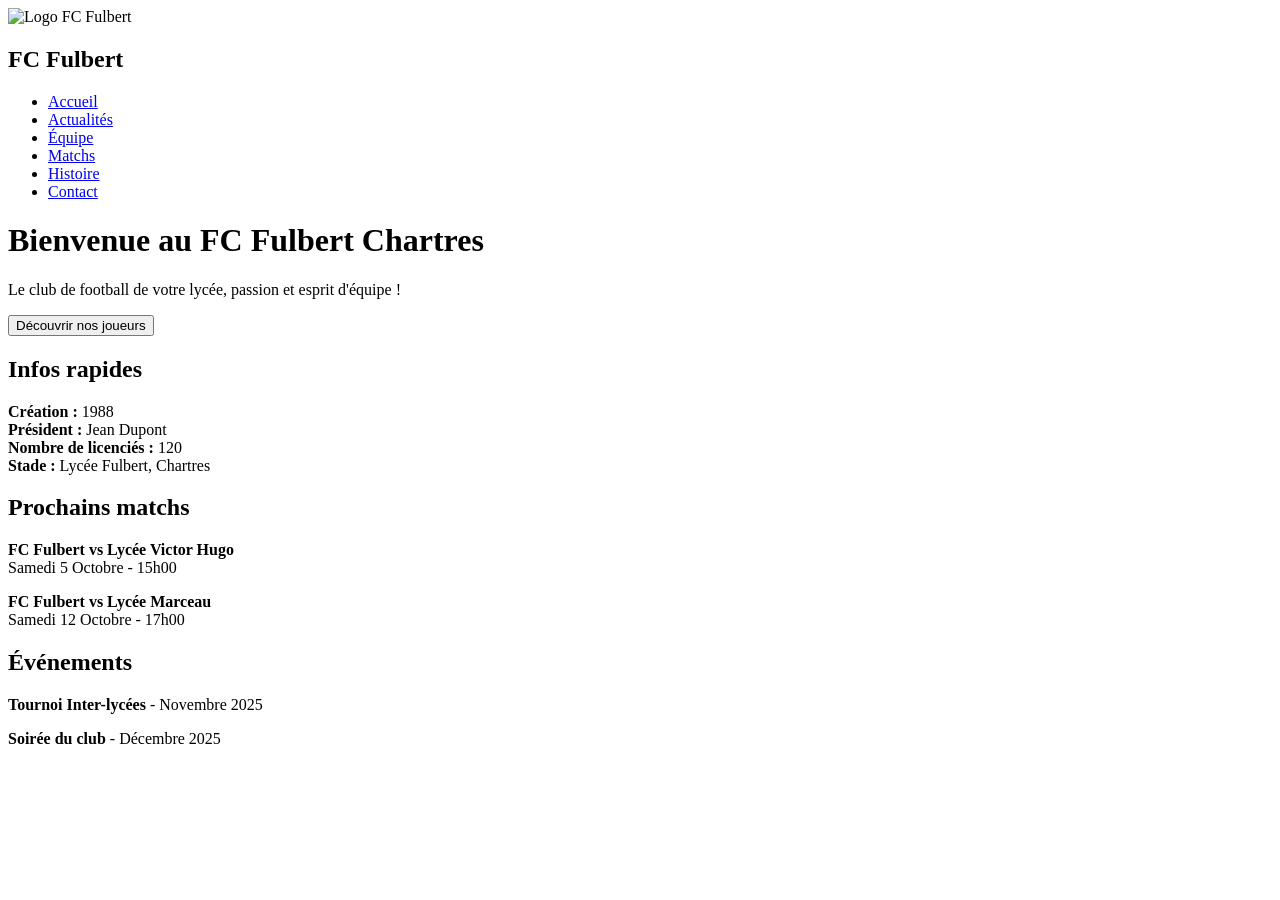
==== index.html @ 342e1ef2 "Update index.html" ====
<!DOCTYPE html>
<html lang="fr">
<head>
  <meta charset="UTF-8">
  <meta name="viewport" content="width=device-width, initial-scale=1.0">
  <title>FC Fulbert - Accueil</title>
  <link rel="stylesheet" href="style.css">
</head>
<body>

  <!-- Navigation -->
  <nav>
    <div class="logo">
      <img src="logo.png" alt="Logo FC Fulbert">
      <h1>FC Fulbert</h1>
    </div>
    <ul>
      <li><a href="#">Accueil</a></li>
      <li><a href="#">Actualités</a></li>
      <li><a href="#">Équipe</a></li>
      <li><a href="#">Matchs</a></li>
      <li><a href="#">Histoire</a></li>
      <li><a href="#">Contact</a></li>
    </ul>
  </nav>

  <!-- Bannière -->
  <div class="banner">
    <h1>Bienvenue au FC Fulbert Chartres</h1>
    <p>Le club de football de votre lycée, passion et esprit d'équipe !</p>
    <button>Découvrir nos joueurs</button>
  </div>

  <!-- Infos rapides -->
  <section>
    <h2>Infos rapides</h2>
    <div class="info-grid">
      <div class="card"><strong>Création :</strong> 1988</div>
      <div class="card"><strong>Président :</strong> Jean Dupont</div>
      <div class="card"><strong>Nombre de licenciés :</strong> 120</div>
      <div class="card"><strong>Stade :</strong> Lycée Fulbert, Chartres</div>
    </div>
  </section>

  <!-- Prochains matchs -->
  <section>
    <h2>Prochains matchs</h2>
    <div class="card">
      <p><strong>FC Fulbert vs Lycée Victor Hugo</strong> <br> Samedi 5 Octobre - 15h00</p>
    </div>
    <div class="card">
      <p><strong>FC Fulbert vs Lycée Marceau</strong> <br> Samedi 12 Octobre - 17h00</p>
    </div>
  </section>

  <!-- Événements -->
  <section>
    <h2>Événements</h2>
    <div class="card">
      <p><strong>Tournoi Inter-lycées</strong> - Novembre 2025</p>
    </div>
    <div class="card">
      <p><strong>Soirée du club</strong> - Décembre 2025</p>
    </div>
  </section>

</body>
</html>
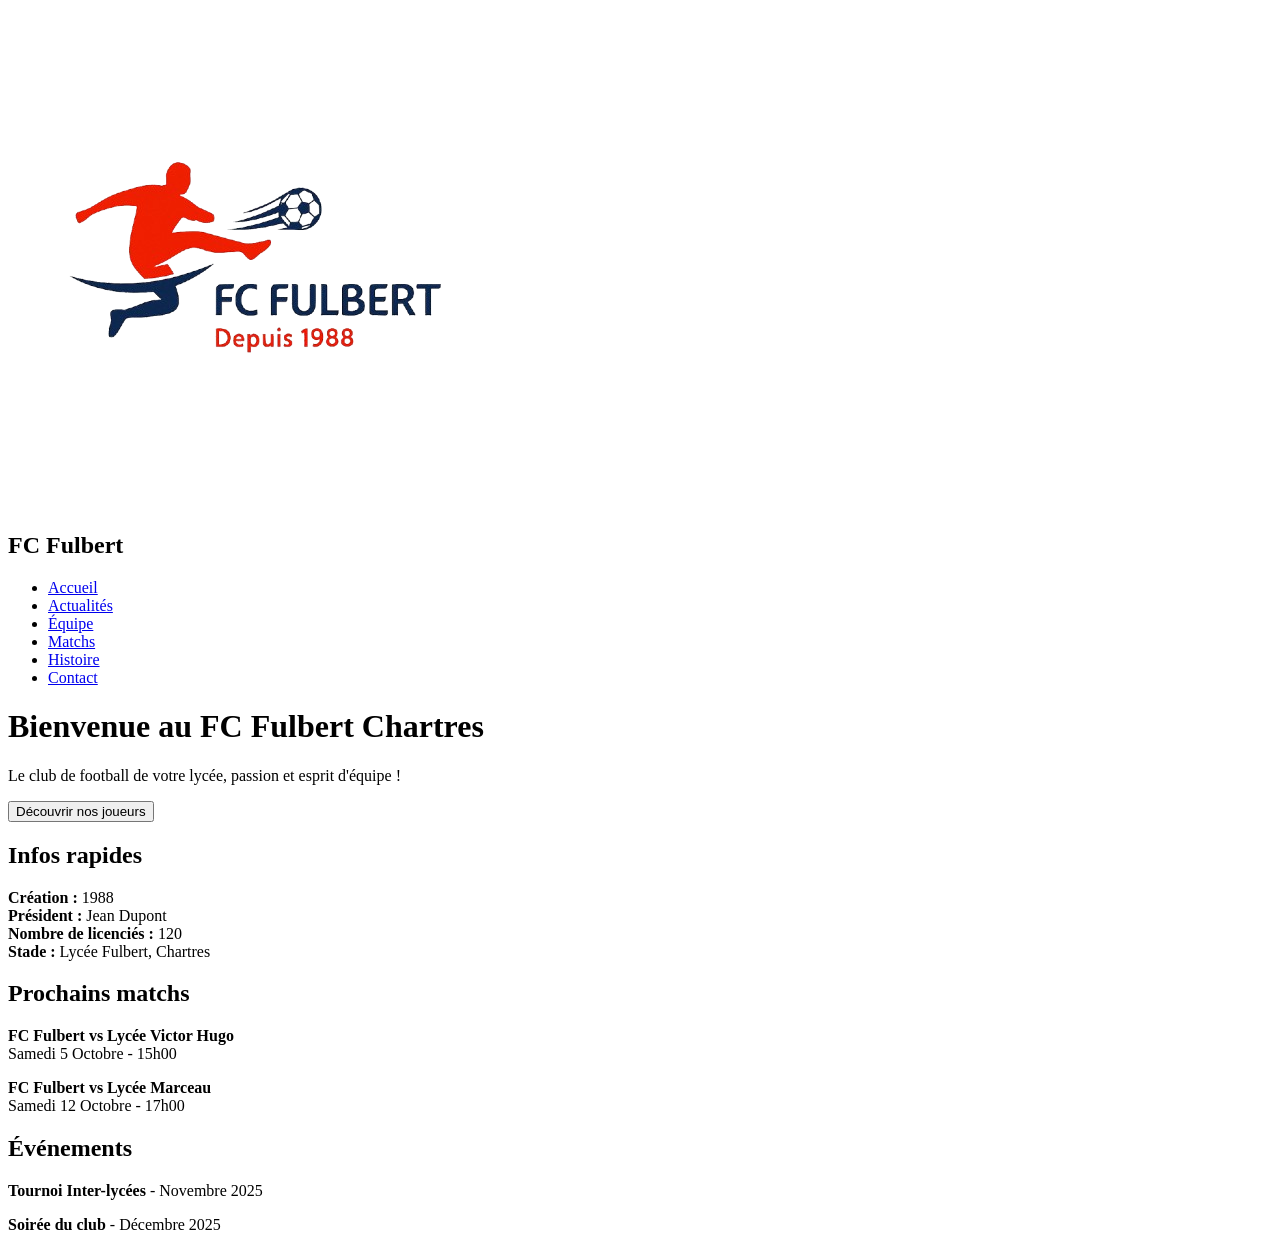
==== commit c6090646: "Update index.html" ====
--- a/index.html
+++ b/index.html
@@ -4,14 +4,14 @@
   <meta charset="UTF-8">
   <meta name="viewport" content="width=device-width, initial-scale=1.0">
   <title>FC Fulbert - Accueil</title>
-  <link rel="stylesheet" href="style.css">
+  <link rel="stylesheet" href="./pages/assets/image/logo.png">
 </head>
 <body>
 
   <!-- Navigation -->
   <nav>
     <div class="logo">
-      <img src="logo.png" alt="Logo FC Fulbert">
+      <img src="./pages/assets/image/logo.png" alt="Logo FC Fulbert">
       <h1>FC Fulbert</h1>
     </div>
     <ul>
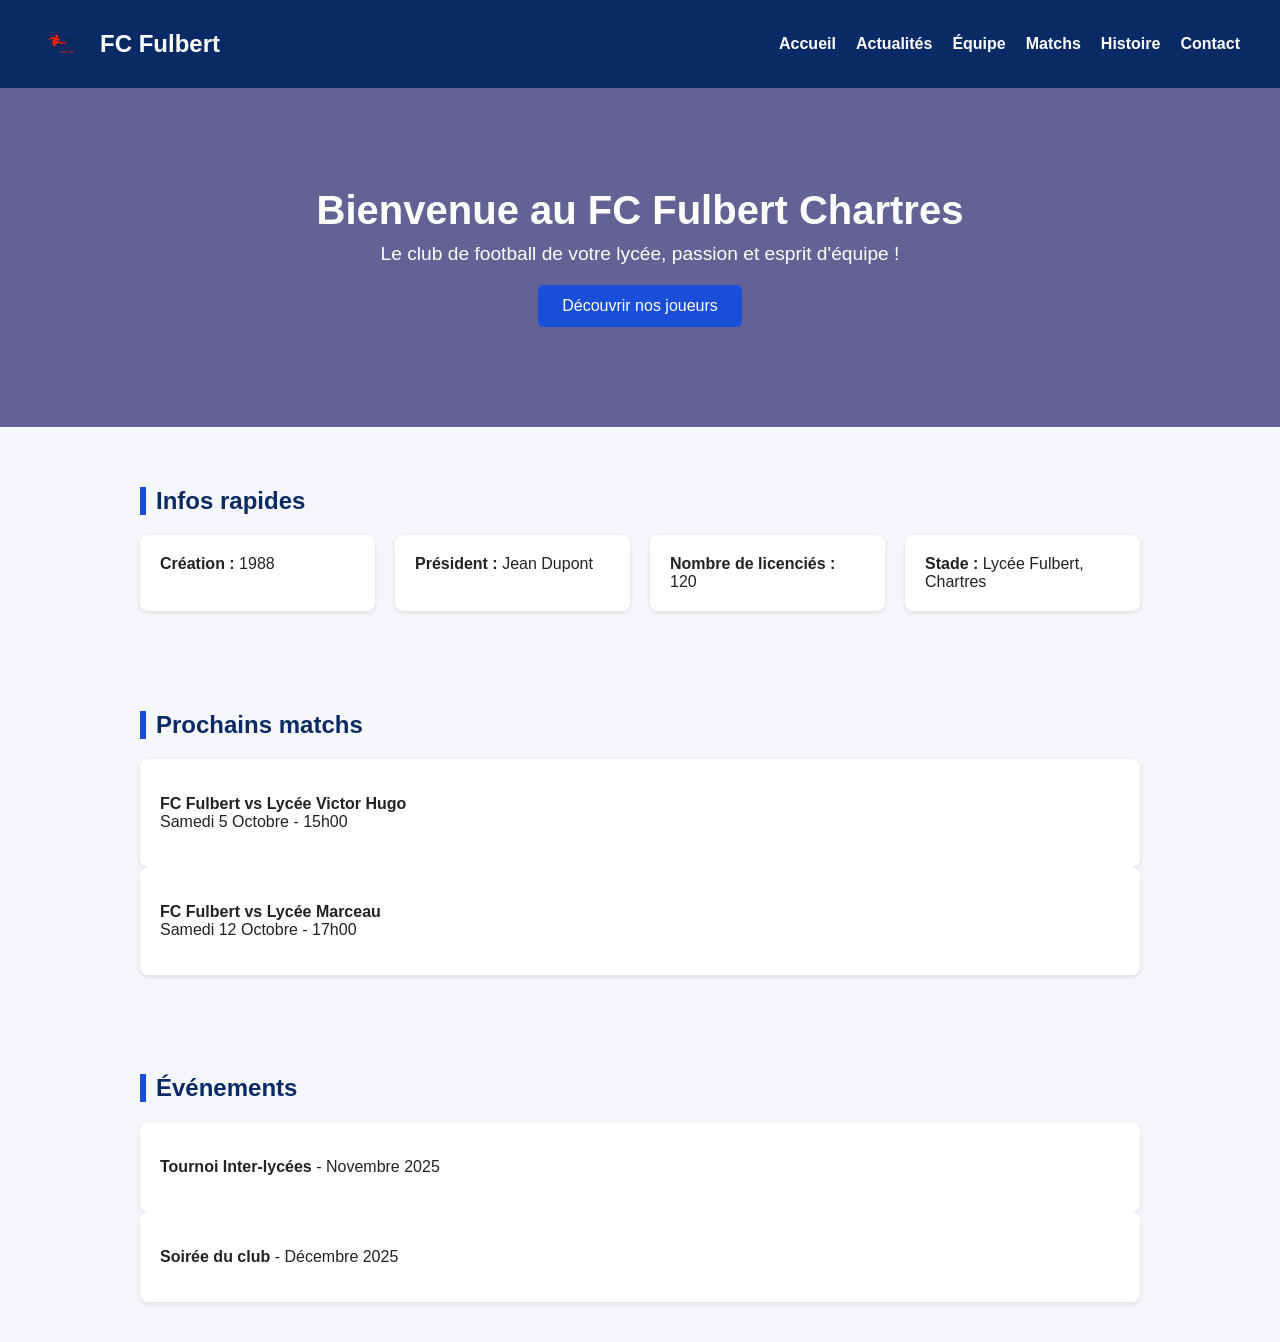
==== commit 63326557: "Update index.html" ====
--- a/index.html
+++ b/index.html
@@ -4,7 +4,7 @@
   <meta charset="UTF-8">
   <meta name="viewport" content="width=device-width, initial-scale=1.0">
   <title>FC Fulbert - Accueil</title>
-  <link rel="stylesheet" href="./pages/assets/image/logo.png">
+  <link rel="stylesheet" href="./pages/assets/css/style.css">
 </head>
 <body>
 
--- a/pages/assets/css/style.css
+++ b/pages/assets/css/style.css
@@ -0,0 +1,104 @@
+body {
+  margin: 0;
+  font-family: Arial, sans-serif;
+  background-color: #f5f7fa;
+  color: #222;
+}
+
+/* Navigation */
+nav {
+  display: flex;
+  justify-content: space-between;
+  align-items: center;
+  background: #0a2a66;
+  padding: 10px 40px;
+  color: white;
+}
+
+nav .logo {
+  display: flex;
+  align-items: center;
+  gap: 10px;
+}
+
+nav img {
+  height: 50px;
+}
+
+nav ul {
+  list-style: none;
+  display: flex;
+  gap: 20px;
+  margin: 0;
+}
+
+nav ul li a {
+  color: white;
+  text-decoration: none;
+  font-weight: bold;
+}
+
+nav ul li a:hover {
+  text-decoration: underline;
+}
+
+/* Bannière */
+.banner {
+  background: linear-gradient(rgba(0,0,80,0.6), rgba(0,0,80,0.6)), url('https://picsum.photos/1200/400?random=1');
+  background-size: cover;
+  background-position: center;
+  text-align: center;
+  color: white;
+  padding: 100px 20px;
+}
+
+.banner h1 {
+  font-size: 2.5em;
+  margin: 0;
+}
+
+.banner p {
+  margin: 10px 0 20px;
+  font-size: 1.2em;
+}
+
+.banner button {
+  background: #1a4ed8;
+  color: white;
+  border: none;
+  padding: 12px 24px;
+  font-size: 1em;
+  border-radius: 5px;
+  cursor: pointer;
+}
+
+.banner button:hover {
+  background: #163bb3;
+}
+
+/* Sections */
+section {
+  padding: 40px 20px;
+  max-width: 1000px;
+  margin: auto;
+}
+
+section h2 {
+  color: #0a2a66;
+  border-left: 6px solid #1a4ed8;
+  padding-left: 10px;
+}
+
+.info-grid {
+  display: grid;
+  grid-template-columns: repeat(auto-fit, minmax(200px, 1fr));
+  gap: 20px;
+  margin-top: 20px;
+}
+
+.card {
+  background: white;
+  padding: 20px;
+  border-radius: 8px;
+  box-shadow: 0 2px 5px rgba(0,0,0,0.1);
+}
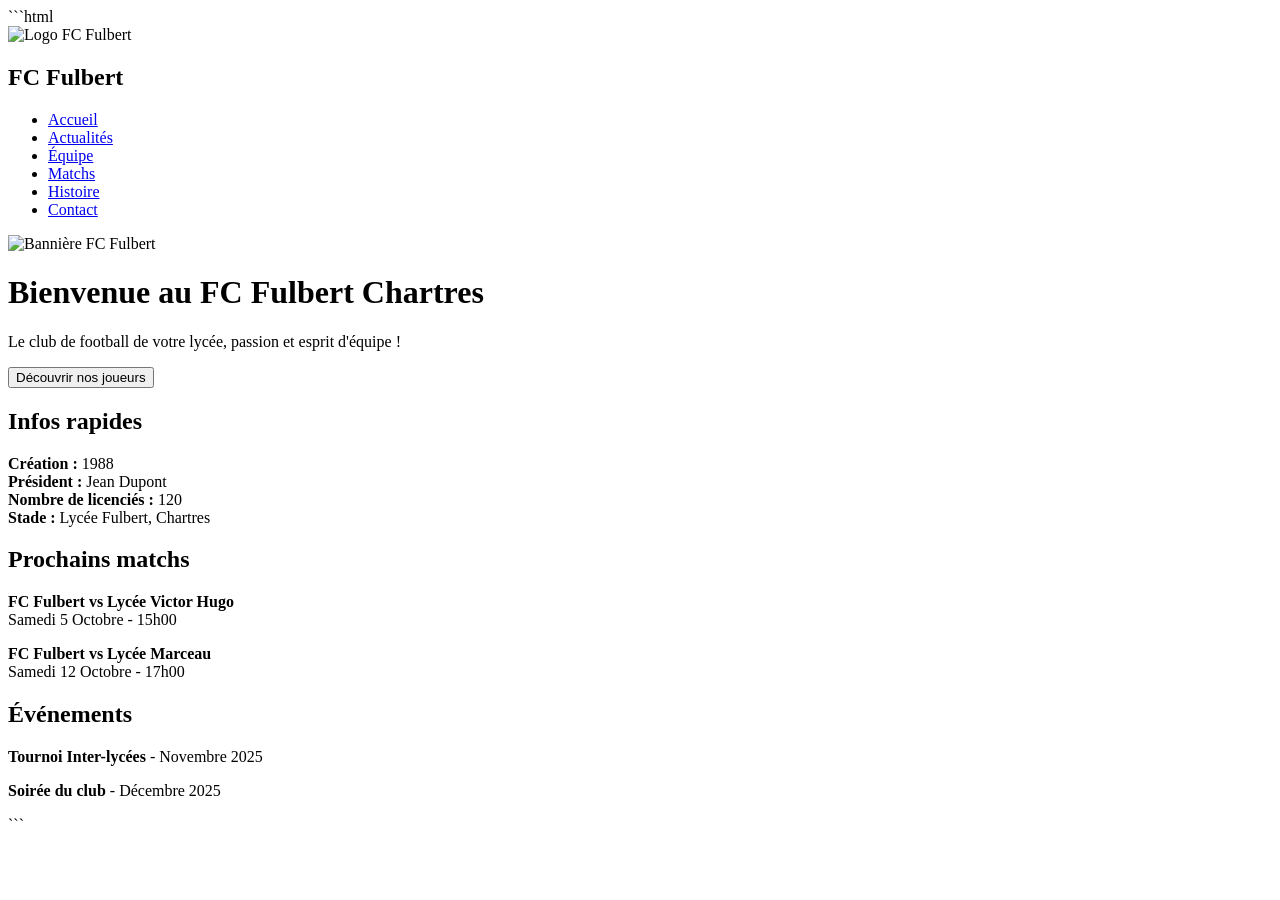
==== commit 34e73721: "Update index.html" ====
--- a/index.html
+++ b/index.html
@@ -1,17 +1,18 @@
+```html
 <!DOCTYPE html>
 <html lang="fr">
 <head>
   <meta charset="UTF-8">
   <meta name="viewport" content="width=device-width, initial-scale=1.0">
   <title>FC Fulbert - Accueil</title>
-  <link rel="stylesheet" href="./pages/assets/css/style.css">
+  <link rel="stylesheet" href="style.css">
 </head>
 <body>
 
   <!-- Navigation -->
   <nav>
     <div class="logo">
-      <img src="./pages/assets/image/logo.png" alt="Logo FC Fulbert">
+      <img src="logo.png" alt="Logo FC Fulbert">
       <h1>FC Fulbert</h1>
     </div>
     <ul>
@@ -24,11 +25,14 @@
     </ul>
   </nav>
 
-  <!-- Bannière -->
+  <!-- Bannière avec image -->
   <div class="banner">
-    <h1>Bienvenue au FC Fulbert Chartres</h1>
-    <p>Le club de football de votre lycée, passion et esprit d'équipe !</p>
-    <button>Découvrir nos joueurs</button>
+    <img src="banniere.jpg" alt="Bannière FC Fulbert">
+    <div class="banner-text">
+      <h1>Bienvenue au FC Fulbert Chartres</h1>
+      <p>Le club de football de votre lycée, passion et esprit d'équipe !</p>
+      <button>Découvrir nos joueurs</button>
+    </div>
   </div>
 
   <!-- Infos rapides -->
@@ -66,3 +70,4 @@
 
 </body>
 </html>
+```
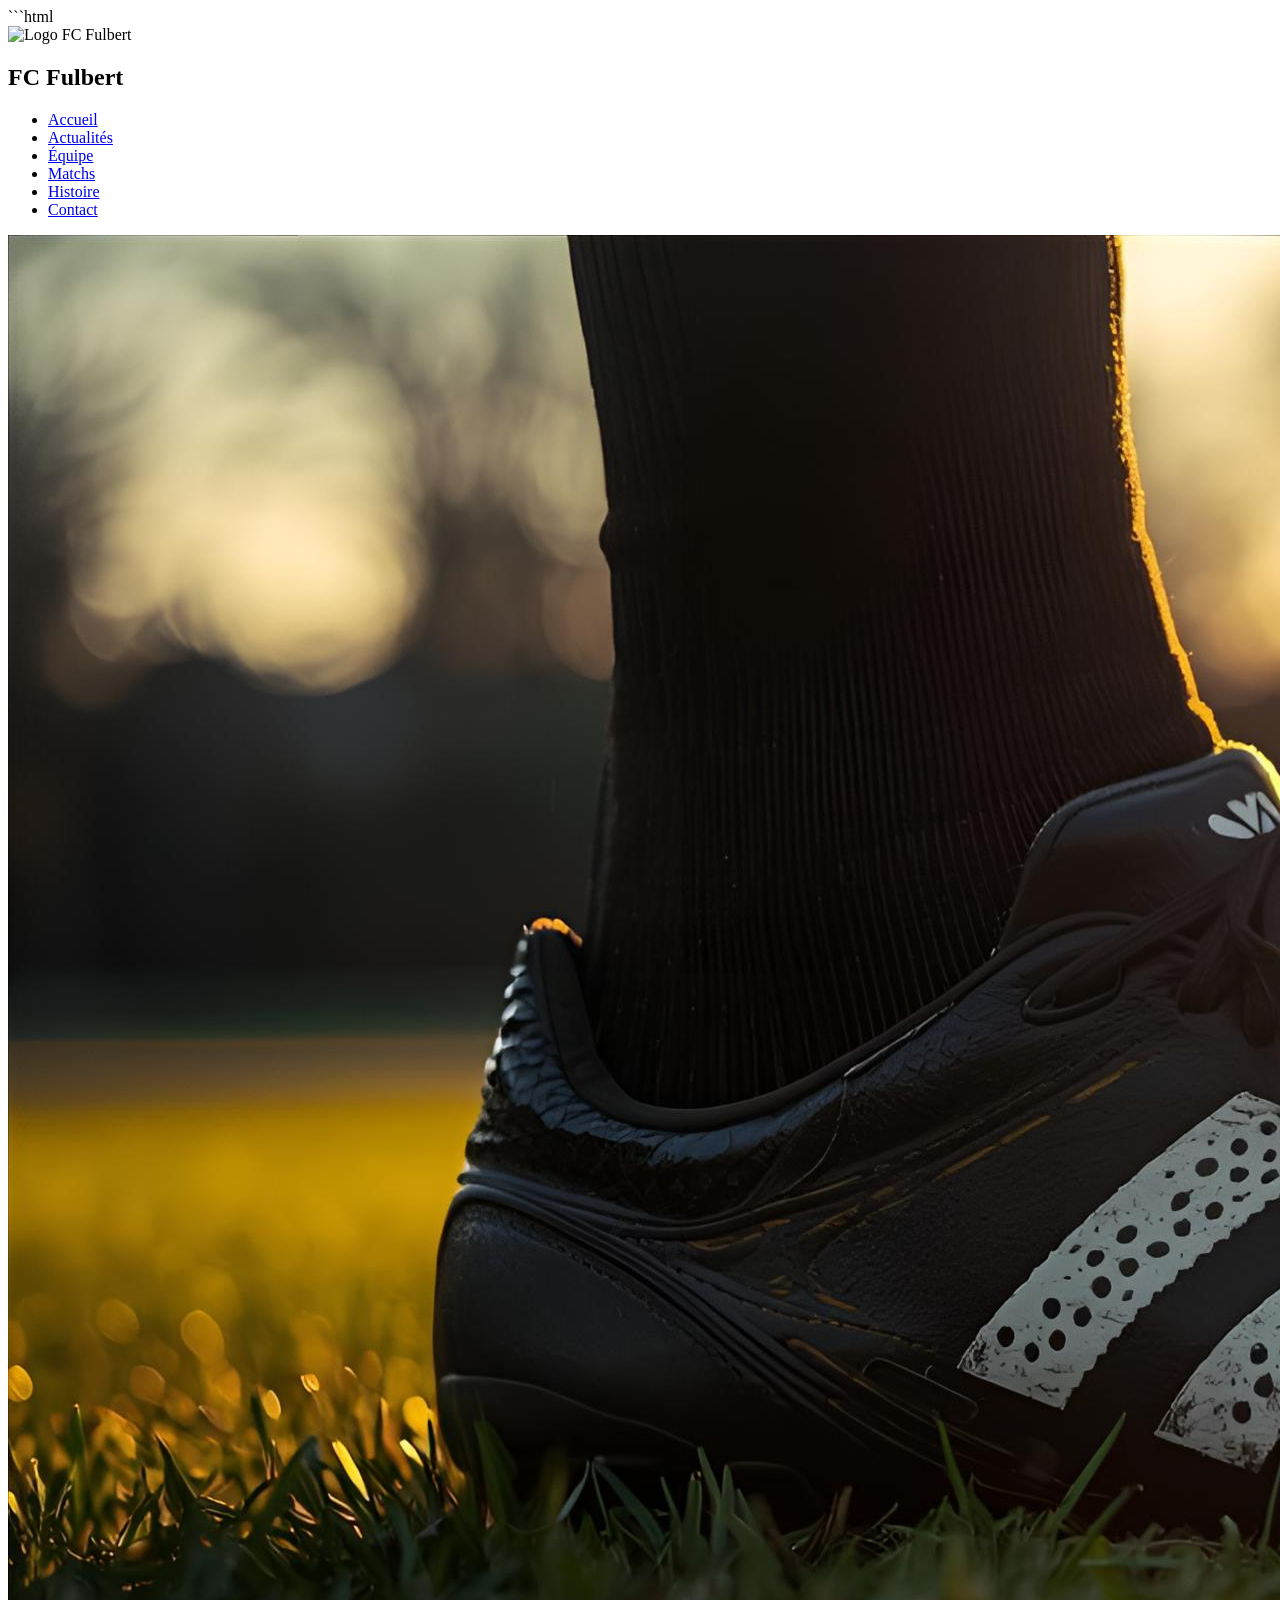
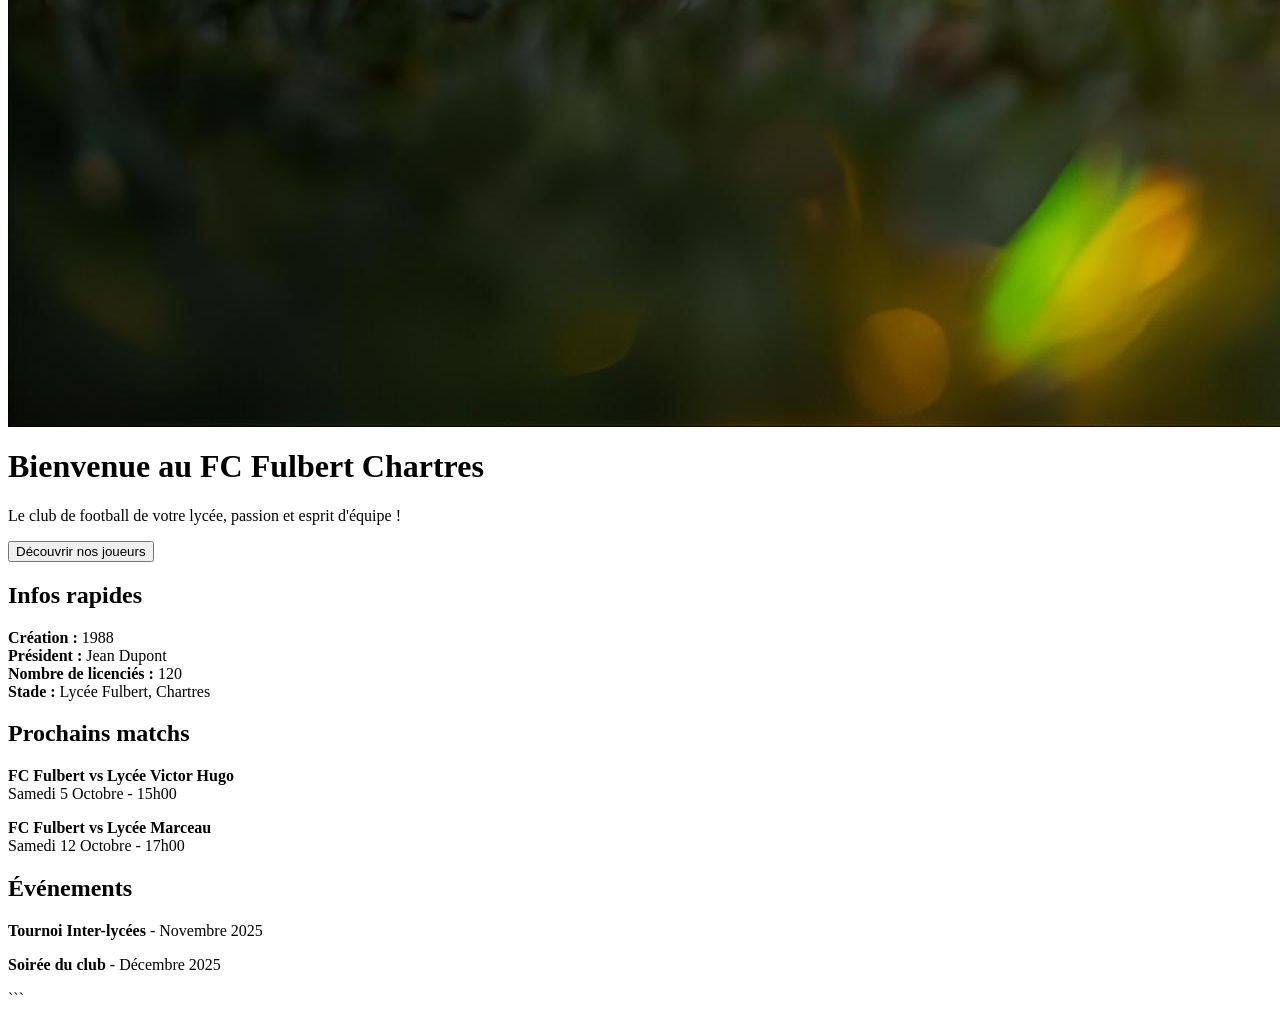
==== commit 3c0db808: "Update index.html" ====
--- a/index.html
+++ b/index.html
@@ -16,18 +16,18 @@
       <h1>FC Fulbert</h1>
     </div>
     <ul>
-      <li><a href="#">Accueil</a></li>
-      <li><a href="#">Actualités</a></li>
-      <li><a href="#">Équipe</a></li>
-      <li><a href="#">Matchs</a></li>
-      <li><a href="#">Histoire</a></li>
-      <li><a href="#">Contact</a></li>
+      <li><a href="./index.html">Accueil</a></li>
+      <li><a href="./pages/actualites.html">Actualités</a></li>
+      <li><a href="./pages/equipe.html">Équipe</a></li>
+      <li><a href="./pages/matchs.html">Matchs</a></li>
+      <li><a href="./pages/histoire.html">Histoire</a></li>
+      <li><a href="./pages/contact.html">Contact</a></li>
     </ul>
   </nav>
 
   <!-- Bannière avec image -->
   <div class="banner">
-    <img src="banniere.jpg" alt="Bannière FC Fulbert">
+    <img src="./pages/assets/image/banniere.jpg" alt="Bannière FC Fulbert">
     <div class="banner-text">
       <h1>Bienvenue au FC Fulbert Chartres</h1>
       <p>Le club de football de votre lycée, passion et esprit d'équipe !</p>
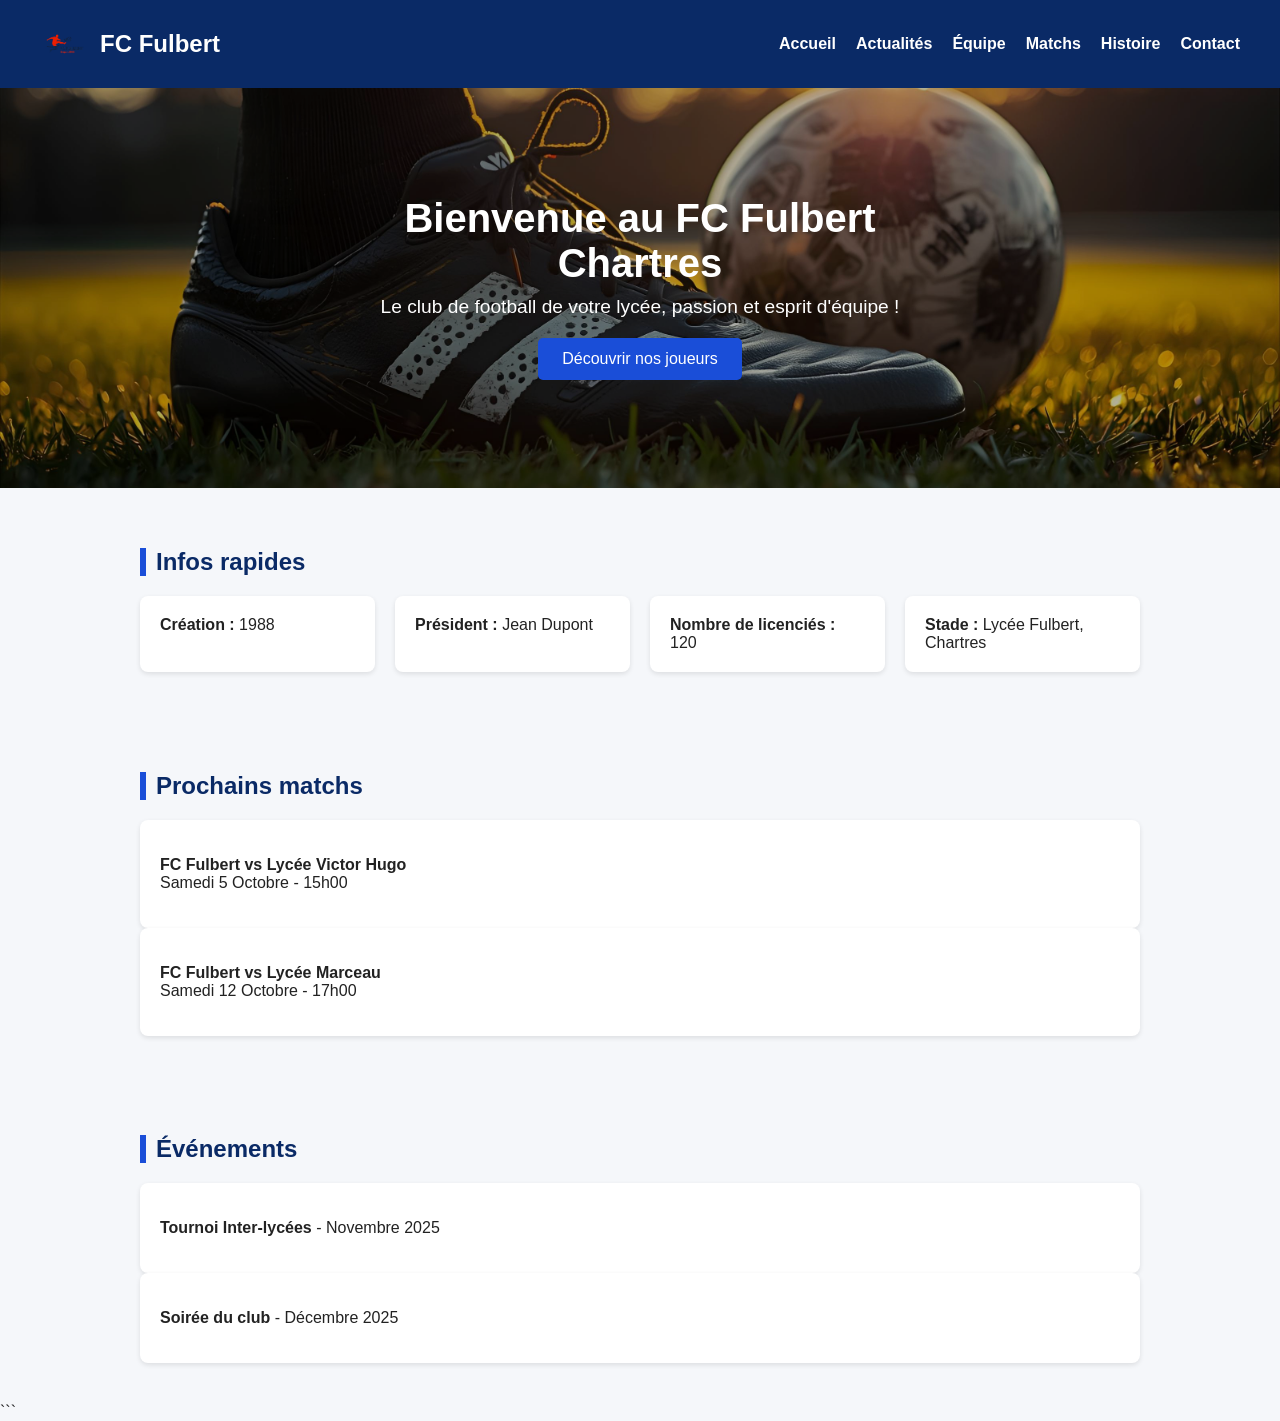
==== commit d5a3f5c4: "Update index.html" ====
--- a/index.html
+++ b/index.html
@@ -1,18 +1,18 @@
-```html
 <!DOCTYPE html>
 <html lang="fr">
 <head>
   <meta charset="UTF-8">
   <meta name="viewport" content="width=device-width, initial-scale=1.0">
   <title>FC Fulbert - Accueil</title>
-  <link rel="stylesheet" href="style.css">
+  <link rel="stylesheet" href="./pages/assets/css/style.css">
+  <link rel="icon" href="./assets/image/logo.png" type="image/png">
 </head>
 <body>
 
   <!-- Navigation -->
   <nav>
     <div class="logo">
-      <img src="logo.png" alt="Logo FC Fulbert">
+      <img src="./pages/assets/image/logo.png" alt="Logo FC Fulbert">
       <h1>FC Fulbert</h1>
     </div>
     <ul>
--- a/pages/assets/css/style.css
+++ b/pages/assets/css/style.css
@@ -0,0 +1,118 @@
+body {
+  margin: 0;
+  font-family: Arial, sans-serif;
+  background-color: #f5f7fa;
+  color: #222;
+}
+
+/* Navigation */
+nav {
+  display: flex;
+  justify-content: space-between;
+  align-items: center;
+  background: #0a2a66;
+  padding: 10px 40px;
+  color: white;
+}
+
+nav .logo {
+  display: flex;
+  align-items: center;
+  gap: 10px;
+}
+
+nav img {
+  height: 50px;
+}
+
+nav ul {
+  list-style: none;
+  display: flex;
+  gap: 20px;
+  margin: 0;
+}
+
+nav ul li a {
+  color: white;
+  text-decoration: none;
+  font-weight: bold;
+}
+
+nav ul li a:hover {
+  text-decoration: underline;
+}
+
+/* Bannière avec image + texte */
+.banner {
+  position: relative;
+  width: 100%;
+  height: 400px;
+  overflow: hidden;
+}
+
+.banner img {
+  width: 100%;
+  height: 100%;
+  object-fit: cover;
+  filter: brightness(70%);
+}
+
+.banner-text {
+  position: absolute;
+  top: 50%;
+  left: 50%;
+  transform: translate(-50%, -50%);
+  text-align: center;
+  color: white;
+}
+
+.banner-text h1 {
+  font-size: 2.5em;
+  margin: 0;
+}
+
+.banner-text p {
+  margin: 10px 0 20px;
+  font-size: 1.2em;
+}
+
+.banner-text button {
+  background: #1a4ed8;
+  color: white;
+  border: none;
+  padding: 12px 24px;
+  font-size: 1em;
+  border-radius: 5px;
+  cursor: pointer;
+}
+
+.banner-text button:hover {
+  background: #163bb3;
+}
+
+/* Sections */
+section {
+  padding: 40px 20px;
+  max-width: 1000px;
+  margin: auto;
+}
+
+section h2 {
+  color: #0a2a66;
+  border-left: 6px solid #1a4ed8;
+  padding-left: 10px;
+}
+
+.info-grid {
+  display: grid;
+  grid-template-columns: repeat(auto-fit, minmax(200px, 1fr));
+  gap: 20px;
+  margin-top: 20px;
+}
+
+.card {
+  background: white;
+  padding: 20px;
+  border-radius: 8px;
+  box-shadow: 0 2px 5px rgba(0,0,0,0.1);
+}
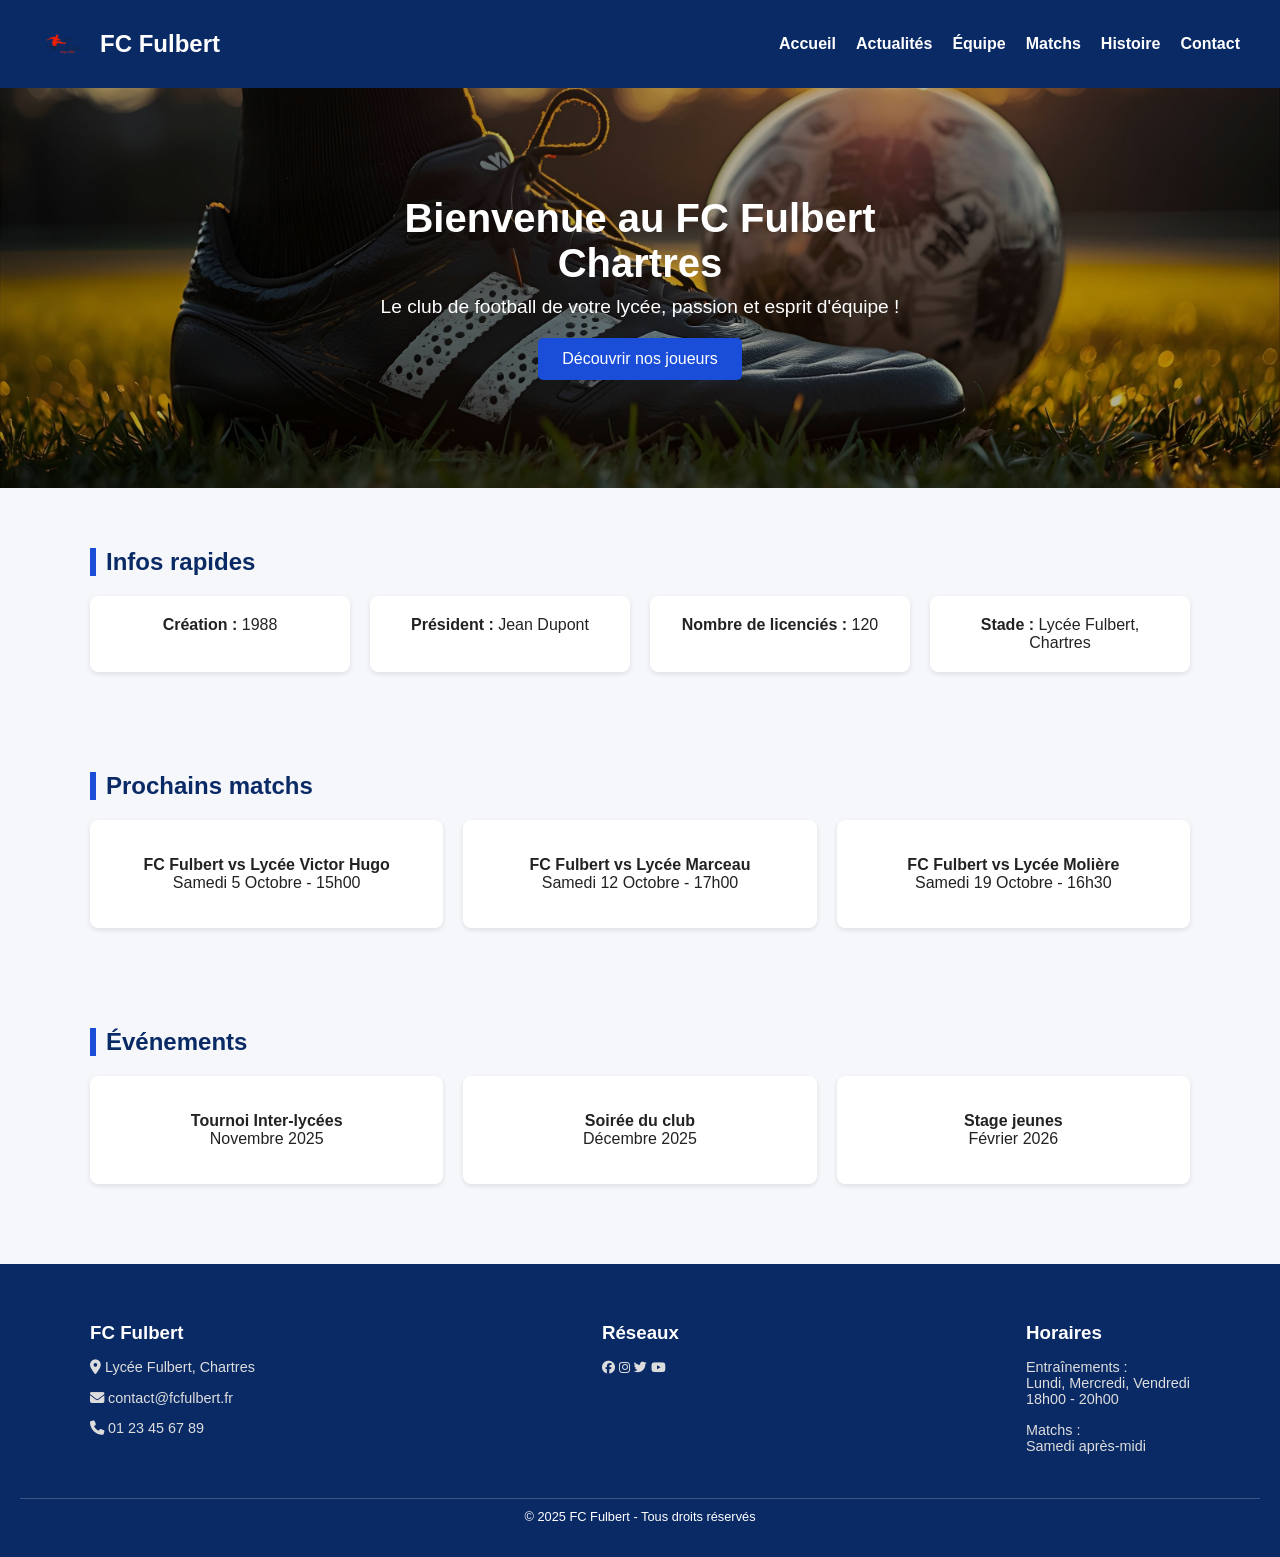
==== commit 40acaf35: "Update index.html" ====
--- a/index.html
+++ b/index.html
@@ -5,7 +5,9 @@
   <meta name="viewport" content="width=device-width, initial-scale=1.0">
   <title>FC Fulbert - Accueil</title>
   <link rel="stylesheet" href="./pages/assets/css/style.css">
-  <link rel="icon" href="./assets/image/logo.png" type="image/png">
+  <link rel="icon" href="./pages/assets/image/logo.png" type="image/png">
+  <!-- Icônes Font Awesome -->
+  <link rel="stylesheet" href="https://cdnjs.cloudflare.com/ajax/libs/font-awesome/6.5.0/css/all.min.css">
 </head>
 <body>
 
@@ -49,25 +51,49 @@
   <!-- Prochains matchs -->
   <section>
     <h2>Prochains matchs</h2>
-    <div class="card">
-      <p><strong>FC Fulbert vs Lycée Victor Hugo</strong> <br> Samedi 5 Octobre - 15h00</p>
-    </div>
-    <div class="card">
-      <p><strong>FC Fulbert vs Lycée Marceau</strong> <br> Samedi 12 Octobre - 17h00</p>
+    <div class="cards-grid">
+      <div class="card"><p><strong>FC Fulbert vs Lycée Victor Hugo</strong><br> Samedi 5 Octobre - 15h00</p></div>
+      <div class="card"><p><strong>FC Fulbert vs Lycée Marceau</strong><br> Samedi 12 Octobre - 17h00</p></div>
+      <div class="card"><p><strong>FC Fulbert vs Lycée Molière</strong><br> Samedi 19 Octobre - 16h30</p></div>
     </div>
   </section>
 
   <!-- Événements -->
   <section>
     <h2>Événements</h2>
-    <div class="card">
-      <p><strong>Tournoi Inter-lycées</strong> - Novembre 2025</p>
-    </div>
-    <div class="card">
-      <p><strong>Soirée du club</strong> - Décembre 2025</p>
+    <div class="cards-grid">
+      <div class="card"><p><strong>Tournoi Inter-lycées</strong><br> Novembre 2025</p></div>
+      <div class="card"><p><strong>Soirée du club</strong><br> Décembre 2025</p></div>
+      <div class="card"><p><strong>Stage jeunes</strong><br> Février 2026</p></div>
     </div>
   </section>
 
+  <!-- Footer -->
+  <footer>
+    <div class="footer-container">
+      <div class="footer-section">
+        <h3>FC Fulbert</h3>
+        <p><i class="fas fa-location-dot"></i> Lycée Fulbert, Chartres</p>
+        <p><i class="fas fa-envelope"></i> contact@fcfulbert.fr</p>
+        <p><i class="fas fa-phone"></i> 01 23 45 67 89</p>
+      </div>
+      <div class="footer-section">
+        <h3>Réseaux</h3>
+        <p>
+          <a href="#"><i class="fab fa-facebook"></i></a>
+          <a href="#"><i class="fab fa-instagram"></i></a>
+          <a href="#"><i class="fab fa-twitter"></i></a>
+          <a href="#"><i class="fab fa-youtube"></i></a>
+        </p>
+      </div>
+      <div class="footer-section">
+        <h3>Horaires</h3>
+        <p>Entraînements : <br>Lundi, Mercredi, Vendredi<br>18h00 - 20h00</p>
+        <p>Matchs : <br>Samedi après-midi</p>
+      </div>
+    </div>
+    <p class="footer-bottom">© 2025 FC Fulbert - Tous droits réservés</p>
+  </footer>
+
 </body>
 </html>
-```
--- a/pages/assets/css/style.css
+++ b/pages/assets/css/style.css
@@ -93,7 +93,7 @@
 /* Sections */
 section {
   padding: 40px 20px;
-  max-width: 1000px;
+  max-width: 1100px;
   margin: auto;
 }
 
@@ -101,13 +101,19 @@
   color: #0a2a66;
   border-left: 6px solid #1a4ed8;
   padding-left: 10px;
+  margin-bottom: 20px;
 }
 
 .info-grid {
   display: grid;
   grid-template-columns: repeat(auto-fit, minmax(200px, 1fr));
   gap: 20px;
-  margin-top: 20px;
+}
+
+.cards-grid {
+  display: grid;
+  grid-template-columns: repeat(auto-fit, minmax(250px, 1fr));
+  gap: 20px;
 }
 
 .card {
@@ -115,4 +121,45 @@
   padding: 20px;
   border-radius: 8px;
   box-shadow: 0 2px 5px rgba(0,0,0,0.1);
+  text-align: center;
+}
+
+/* Footer */
+footer {
+  background: #0a2a66;
+  color: white;
+  padding: 40px 20px 20px;
+  margin-top: 40px;
+}
+
+.footer-container {
+  display: flex;
+  flex-wrap: wrap;
+  justify-content: space-between;
+  gap: 30px;
+  max-width: 1100px;
+  margin: auto;
+}
+
+.footer-section h3 {
+  margin-bottom: 15px;
+}
+
+.footer-section p, 
+.footer-section a {
+  color: #ddd;
+  font-size: 0.9em;
+  text-decoration: none;
+}
+
+.footer-section a:hover {
+  color: white;
+}
+
+.footer-bottom {
+  text-align: center;
+  margin-top: 30px;
+  font-size: 0.8em;
+  border-top: 1px solid rgba(255,255,255,0.2);
+  padding-top: 10px;
 }
